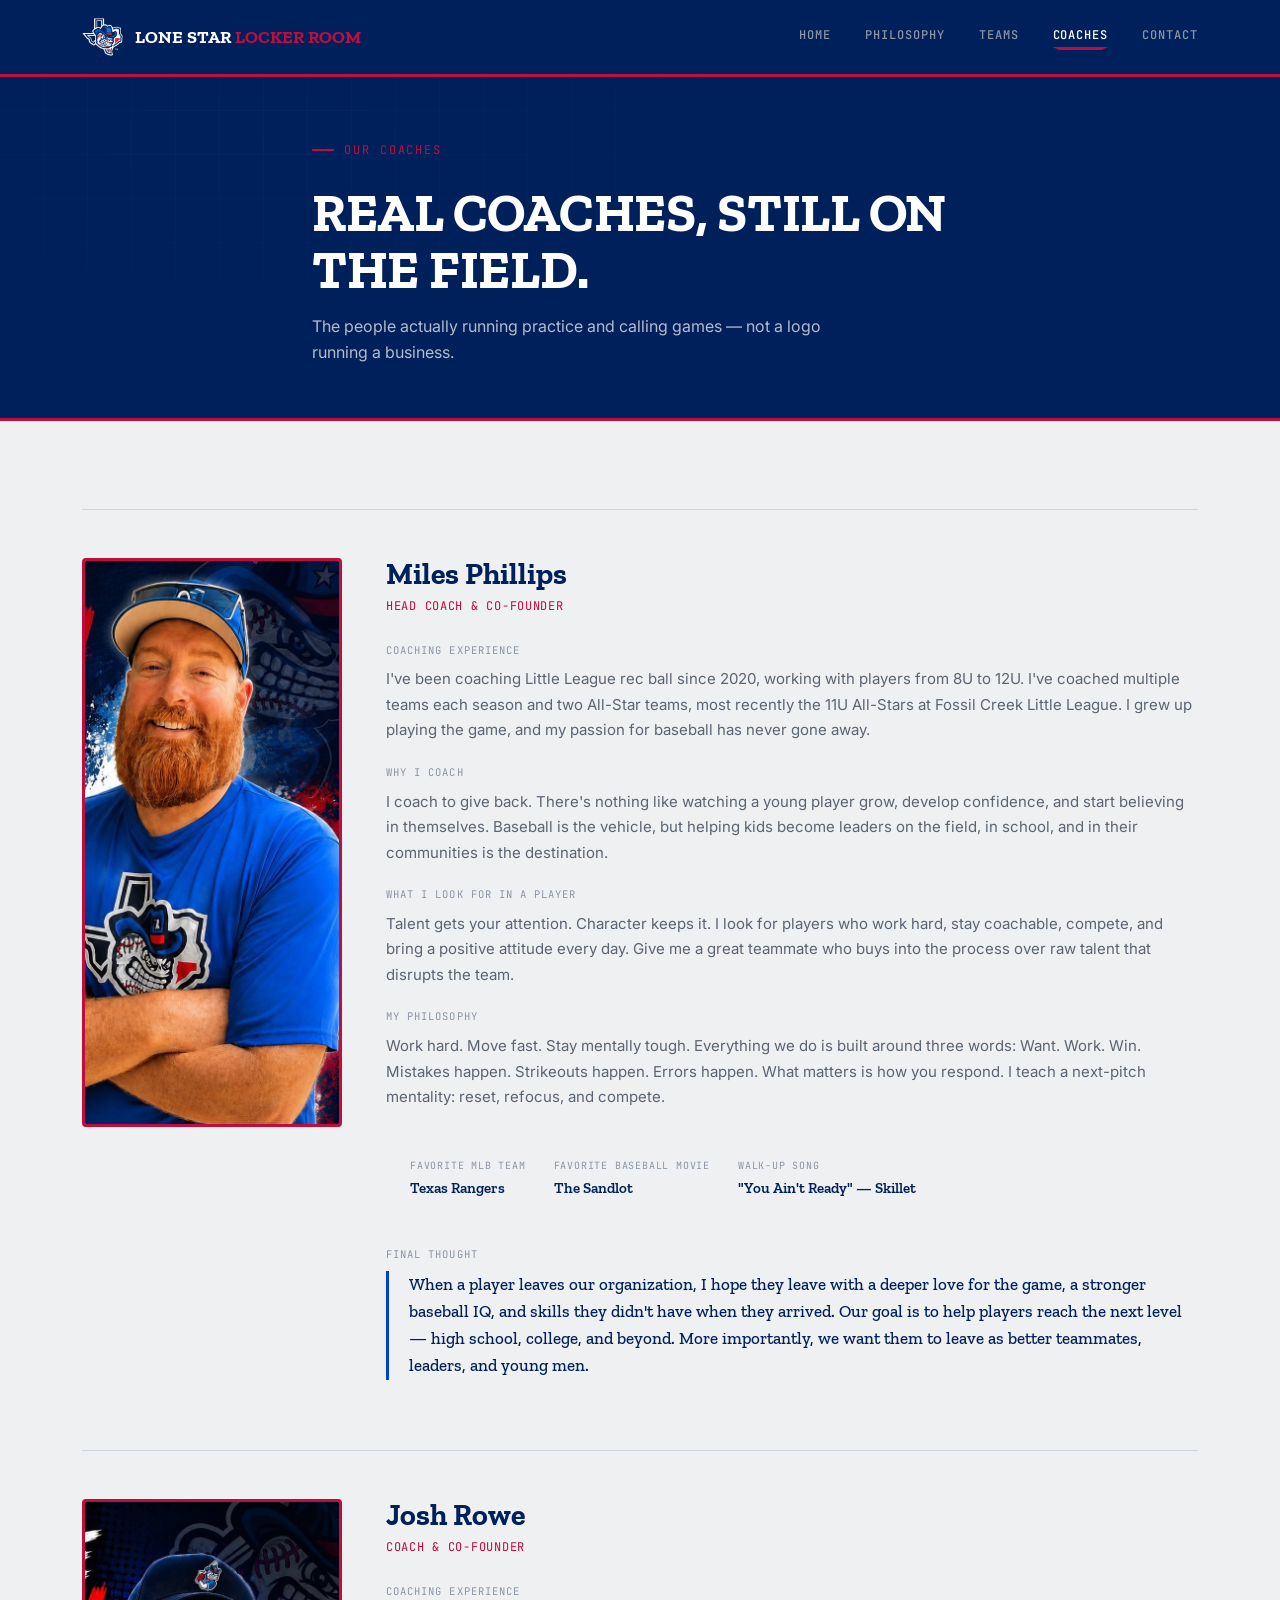
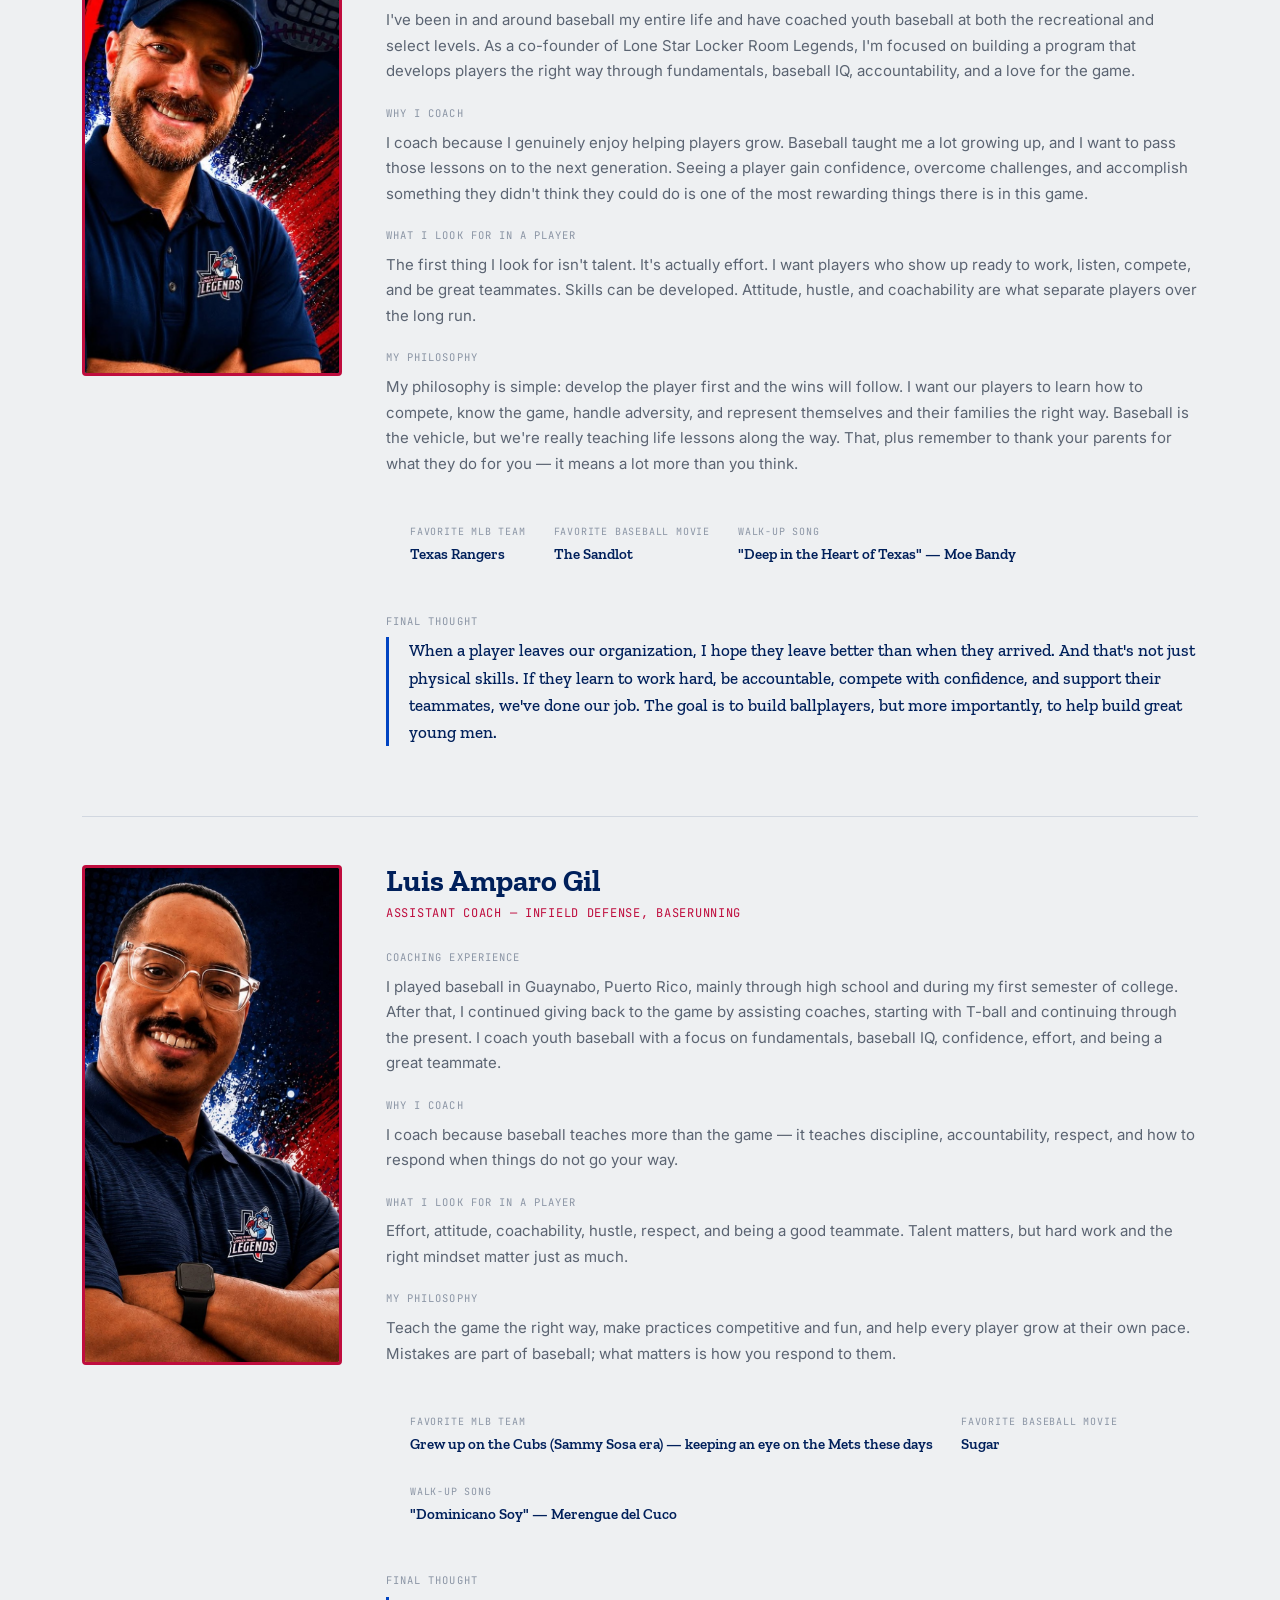
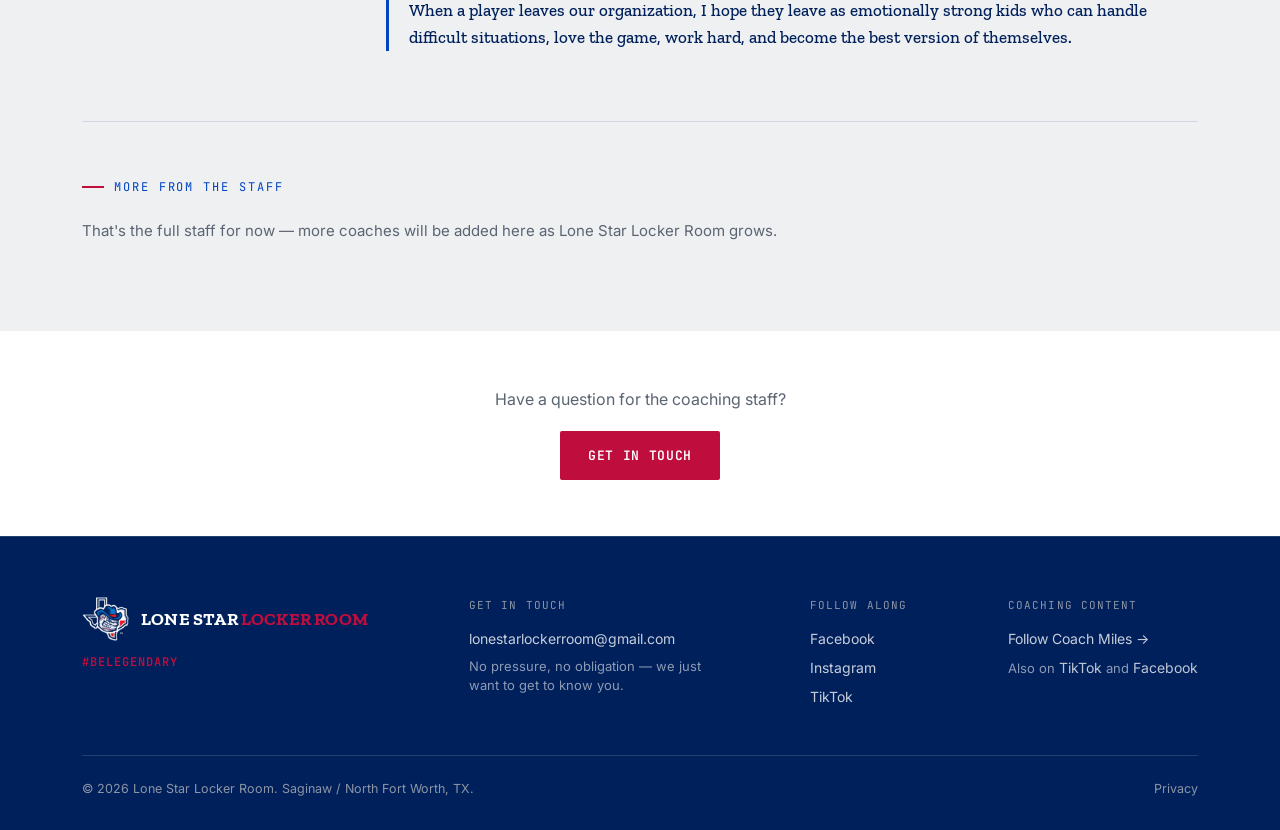
==== coaches/index.html @ 44869972 "Add files via upload" ====
<!DOCTYPE html>
<html lang="en">
<head>
<meta charset="UTF-8">
<meta name="viewport" content="width=device-width, initial-scale=1.0">
<title>Coaches | Lone Star Locker Room</title>
<meta name="description" content="Meet the coaching staff behind Lone Star Locker Room: Miles, Josh, and Luis.">
<link rel="icon" type="image/png" href="/assets/img/lslr-icon.png">
<link rel="preconnect" href="https://fonts.googleapis.com">
<link href="https://fonts.googleapis.com/css2?family=Anton&family=Zilla+Slab:wght@400;500;600;700&family=Inter:wght@400;500;600;700&family=JetBrains+Mono:wght@400;500;600;700&display=swap" rel="stylesheet">
<link rel="stylesheet" href="/assets/css/style.css">
</head>
<body>

<nav class="nav">
  <div class="nav-inner">
    <a href="/" class="brand-lockup">
      <img src="/assets/img/lslr-icon.png" alt="Lone Star Locker Room mark" class="mark mark-nav">
      <div class="wordmark">Lone Star <span>Locker Room</span></div>
    </a>
    <div class="nav-links">
      <a href="/">Home</a>
      <a href="/philosophy/">Philosophy</a>
      <a href="/teams/">Teams</a>
      <a href="#top" class="active">Coaches</a>
      <a href="/contact/">Contact</a>
    </div>
    <button class="nav-toggle" id="nav-toggle" aria-label="Open menu" aria-expanded="false">
      <span></span><span></span><span></span>
    </button>
  </div>
  <div class="nav-mobile-panel" id="nav-mobile-panel">
      <a href="/">Home</a>
      <a href="/philosophy/">Philosophy</a>
      <a href="/teams/">Teams</a>
      <a href="#top" class="active">Coaches</a>
      <a href="/contact/">Contact</a>
  </div>
</nav>


<section class="page-hero" id="top">
  <div class="container page-hero-inner">
    <div class="eyebrow">Our Coaches</div>
    <h1>Real coaches, still on the field.</h1>
    <p class="page-hero-sub">The people actually running practice and calling games &mdash; not a logo running a business.</p>
  </div>
</section>

<section class="section">
  <div class="container">

    <div class="coach-profile reveal">
      <div class="coach-profile-photo">
        <img src="/assets/img/coach-miles.jpg" alt="Coach Miles Phillips">
      </div>
      <div>
        <div class="coach-profile-name">Miles Phillips</div>
        <div class="coach-profile-role">Head Coach &amp; Co-Founder</div>

        <div class="coach-section">
          <div class="coach-section-title">Coaching Experience</div>
          <p>I've been coaching Little League rec ball since 2020, working with players from 8U to 12U. I've coached multiple teams each season and two All-Star teams, most recently the 11U All-Stars at Fossil Creek Little League. I grew up playing the game, and my passion for baseball has never gone away.</p>
        </div>

        <div class="coach-section">
          <div class="coach-section-title">Why I Coach</div>
          <p>I coach to give back. There's nothing like watching a young player grow, develop confidence, and start believing in themselves. Baseball is the vehicle, but helping kids become leaders on the field, in school, and in their communities is the destination.</p>
        </div>

        <div class="coach-section">
          <div class="coach-section-title">What I Look For In A Player</div>
          <p>Talent gets your attention. Character keeps it. I look for players who work hard, stay coachable, compete, and bring a positive attitude every day. Give me a great teammate who buys into the process over raw talent that disrupts the team.</p>
        </div>

        <div class="coach-section">
          <div class="coach-section-title">My Philosophy</div>
          <p>Work hard. Move fast. Stay mentally tough. Everything we do is built around three words: Want. Work. Win. Mistakes happen. Strikeouts happen. Errors happen. What matters is how you respond. I teach a next-pitch mentality: reset, refocus, and compete.</p>
        </div>

        <div class="coach-rapid-fire">
          <div class="rapid-fire-item">
            <div class="label">Favorite MLB Team</div>
            <div class="value">Texas Rangers</div>
          </div>
          <div class="rapid-fire-item">
            <div class="label">Favorite Baseball Movie</div>
            <div class="value">The Sandlot</div>
          </div>
          <div class="rapid-fire-item">
            <div class="label">Walk-Up Song</div>
            <div class="value">"You Ain't Ready" &mdash; Skillet</div>
          </div>
        </div>

        <div class="coach-section">
          <div class="coach-section-title">Final Thought</div>
          <div class="coach-final-thought">When a player leaves our organization, I hope they leave with a deeper love for the game, a stronger baseball IQ, and skills they didn't have when they arrived. Our goal is to help players reach the next level &mdash; high school, college, and beyond. More importantly, we want them to leave as better teammates, leaders, and young men.</div>
        </div>
      </div>
    </div>

    <div class="coach-profile reveal">
      <div class="coach-profile-photo">
        <img src="/assets/img/coach-josh.jpg" alt="Coach Josh Rowe">
      </div>
      <div>
        <div class="coach-profile-name">Josh Rowe</div>
        <div class="coach-profile-role">Coach &amp; Co-Founder</div>

        <div class="coach-section">
          <div class="coach-section-title">Coaching Experience</div>
          <p>I've been in and around baseball my entire life and have coached youth baseball at both the recreational and select levels. As a co-founder of Lone Star Locker Room Legends, I'm focused on building a program that develops players the right way through fundamentals, baseball IQ, accountability, and a love for the game.</p>
        </div>

        <div class="coach-section">
          <div class="coach-section-title">Why I Coach</div>
          <p>I coach because I genuinely enjoy helping players grow. Baseball taught me a lot growing up, and I want to pass those lessons on to the next generation. Seeing a player gain confidence, overcome challenges, and accomplish something they didn't think they could do is one of the most rewarding things there is in this game.</p>
        </div>

        <div class="coach-section">
          <div class="coach-section-title">What I Look For In A Player</div>
          <p>The first thing I look for isn't talent. It's actually effort. I want players who show up ready to work, listen, compete, and be great teammates. Skills can be developed. Attitude, hustle, and coachability are what separate players over the long run.</p>
        </div>

        <div class="coach-section">
          <div class="coach-section-title">My Philosophy</div>
          <p>My philosophy is simple: develop the player first and the wins will follow. I want our players to learn how to compete, know the game, handle adversity, and represent themselves and their families the right way. Baseball is the vehicle, but we're really teaching life lessons along the way. That, plus remember to thank your parents for what they do for you &mdash; it means a lot more than you think.</p>
        </div>

        <div class="coach-rapid-fire">
          <div class="rapid-fire-item">
            <div class="label">Favorite MLB Team</div>
            <div class="value">Texas Rangers</div>
          </div>
          <div class="rapid-fire-item">
            <div class="label">Favorite Baseball Movie</div>
            <div class="value">The Sandlot</div>
          </div>
          <div class="rapid-fire-item">
            <div class="label">Walk-Up Song</div>
            <div class="value">"Deep in the Heart of Texas" &mdash; Moe Bandy</div>
          </div>
        </div>

        <div class="coach-section">
          <div class="coach-section-title">Final Thought</div>
          <div class="coach-final-thought">When a player leaves our organization, I hope they leave better than when they arrived. And that's not just physical skills. If they learn to work hard, be accountable, compete with confidence, and support their teammates, we've done our job. The goal is to build ballplayers, but more importantly, to help build great young men.</div>
        </div>
      </div>
    </div>

    <div class="coach-profile reveal">
      <div class="coach-profile-photo">
        <img src="/assets/img/coach-luis.jpg" alt="Coach Luis Amparo Gil">
      </div>
      <div>
        <div class="coach-profile-name">Luis Amparo Gil</div>
        <div class="coach-profile-role">Assistant Coach &mdash; Infield Defense, Baserunning</div>

        <div class="coach-section">
          <div class="coach-section-title">Coaching Experience</div>
          <p>I played baseball in Guaynabo, Puerto Rico, mainly through high school and during my first semester of college. After that, I continued giving back to the game by assisting coaches, starting with T-ball and continuing through the present. I coach youth baseball with a focus on fundamentals, baseball IQ, confidence, effort, and being a great teammate.</p>
        </div>

        <div class="coach-section">
          <div class="coach-section-title">Why I Coach</div>
          <p>I coach because baseball teaches more than the game &mdash; it teaches discipline, accountability, respect, and how to respond when things do not go your way.</p>
        </div>

        <div class="coach-section">
          <div class="coach-section-title">What I Look For In A Player</div>
          <p>Effort, attitude, coachability, hustle, respect, and being a good teammate. Talent matters, but hard work and the right mindset matter just as much.</p>
        </div>

        <div class="coach-section">
          <div class="coach-section-title">My Philosophy</div>
          <p>Teach the game the right way, make practices competitive and fun, and help every player grow at their own pace. Mistakes are part of baseball; what matters is how you respond to them.</p>
        </div>

        <div class="coach-rapid-fire">
          <div class="rapid-fire-item">
            <div class="label">Favorite MLB Team</div>
            <div class="value">Grew up on the Cubs (Sammy Sosa era) &mdash; keeping an eye on the Mets these days</div>
          </div>
          <div class="rapid-fire-item">
            <div class="label">Favorite Baseball Movie</div>
            <div class="value">Sugar</div>
          </div>
          <div class="rapid-fire-item">
            <div class="label">Walk-Up Song</div>
            <div class="value">"Dominicano Soy" &mdash; Merengue del Cuco</div>
          </div>
        </div>

        <div class="coach-section">
          <div class="coach-section-title">Final Thought</div>
          <div class="coach-final-thought">When a player leaves our organization, I hope they leave as emotionally strong kids who can handle difficult situations, love the game, work hard, and become the best version of themselves.</div>
        </div>
      </div>
    </div>

    <div style="margin-top: 56px;">
      <div class="eyebrow reveal" style="color: var(--royal); margin-bottom: 24px;">More From The Staff</div>
      <p style="color: var(--steel); font-size: 15px;">That's the full staff for now &mdash; more coaches will be added here as Lone Star Locker Room grows.</p>
    </div>

  </div>
</section>

<section class="section section-alt" style="padding: 56px 0;">
  <div class="container" style="text-align:center;">
    <p style="font-size: 16px; color: var(--steel); margin-bottom: 20px;">Have a question for the coaching staff?</p>
    <a href="/contact/" class="btn btn-primary">Get In Touch</a>
  </div>
</section>

<footer id="contact-footer" style="border-top: 1px solid var(--hairline);">
  <div class="container">
    <div class="footer-top">
      <div class="footer-brand">
        <div class="brand-lockup">
          <img src="/assets/img/lslr-icon.png" alt="Lone Star Locker Room mark" class="mark mark-footer">
          <div class="wordmark">Lone Star <span>Locker Room</span></div>
        </div>
        <div class="footer-tagline">#BeLegendary</div>
      </div>
      <div class="footer-col">
        <div class="footer-col-title">Get In Touch</div>
        <a href="mailto:lonestarlockerroom@gmail.com">lonestarlockerroom@gmail.com</a>
        <p style="max-width:240px; color:rgba(255,255,255,0.55); font-size:13px; margin-top:4px;">No pressure, no obligation &mdash; we just want to get to know you.</p>
      </div>
      <div class="footer-col">
        <div class="footer-col-title">Follow Along</div>
        <a href="https://www.facebook.com/LoneStarLockerRoom" target="_blank" rel="noopener">Facebook</a>
        <a href="https://www.instagram.com/lonestarlockerroom" target="_blank" rel="noopener">Instagram</a>
        <a href="https://www.tiktok.com/@lonestarlockerroom" target="_blank" rel="noopener">TikTok</a>
      </div>
      <div class="footer-col">
        <div class="footer-col-title">Coaching Content</div>
        <a href="https://www.instagram.com/heycoachmiles/" target="_blank" rel="noopener">Follow Coach Miles &rarr;</a>
        <p style="color:rgba(255,255,255,0.55); font-size:13px; margin-top:4px;">Also on <a href="https://www.tiktok.com/@heycoachmiles" target="_blank" rel="noopener" style="display:inline; color:rgba(255,255,255,0.75);">TikTok</a> and <a href="https://www.facebook.com/profile.php?id=61585629301353" target="_blank" rel="noopener" style="display:inline; color:rgba(255,255,255,0.75);">Facebook</a></p>
      </div>
    </div>
    <div class="footer-bottom">
      <span>&copy; 2026 Lone Star Locker Room. Saginaw / North Fort Worth, TX.</span>
      <a href="#">Privacy</a>
    </div>
  </div>
</footer>

<script src="/assets/js/main.js"></script>
</body>
</html>
---- assets/css/style.css ----
:root {
    --navy: #00205B;
    --navy-soft: #1E3A6E;
    --red: #BF0D3E;
    --royal: #0044C2;
    --white: #FFFFFF;
    --paper: #EEF0F2;
    --steel: #5B6472;
    --steel-light: #8B95A5;
    --hairline: rgba(255,255,255,0.14);
    --hairline-dark: rgba(0,32,91,0.12);

    --display: 'Zilla Slab', Georgia, serif;
    --display-impact: 'Anton', 'Zilla Slab', Georgia, serif;
    --body: 'Inter', -apple-system, sans-serif;
    --mono: 'JetBrains Mono', 'Courier New', monospace;
  }

  * { margin: 0; padding: 0; box-sizing: border-box; }
  html { scroll-behavior: smooth; }
  body {
    font-family: var(--body);
    color: var(--navy);
    background: var(--paper);
    line-height: 1.5;
    -webkit-font-smoothing: antialiased;
    overflow-x: clip;
  }
  a { color: inherit; text-decoration: none; }
  .container { max-width: 1180px; margin: 0 auto; padding: 0 32px; }

  /* ===== BUNTING DIVIDER (signature motif) ===== */
  .bunting {
    height: 10px;
    width: 100%;
    background-repeat: repeat-x;
    background-size: 16px 10px;
    background-position: center;
    opacity: 0.85;
  }
  .bunting-red-on-navy { background-image: url("data:image/svg+xml,%3Csvg%20xmlns%3D%22http%3A//www.w3.org/2000/svg%22%20viewBox%3D%220%200%2020%2020%22%3E%3Cpolygon%20points%3D%220%2C0%2020%2C0%2010%2C18%22%20fill%3D%22%23CC2936%22/%3E%3C/svg%3E"); background-color: var(--navy); }
  .bunting-navy-on-red { background-image: url("data:image/svg+xml,%3Csvg%20xmlns%3D%22http%3A//www.w3.org/2000/svg%22%20viewBox%3D%220%200%2020%2020%22%3E%3Cpolygon%20points%3D%220%2C0%2020%2C0%2010%2C18%22%20fill%3D%22%230A1628%22/%3E%3C/svg%3E"); background-color: var(--red); }
  .bunting-navy-on-paper { background-image: url("data:image/svg+xml,%3Csvg%20xmlns%3D%22http%3A//www.w3.org/2000/svg%22%20viewBox%3D%220%200%2020%2020%22%3E%3Cpolygon%20points%3D%220%2C0%2020%2C0%2010%2C18%22%20fill%3D%22%230A1628%22/%3E%3C/svg%3E"); background-color: var(--paper); }
  .bunting-paper-on-navy { background-image: url("data:image/svg+xml,%3Csvg%20xmlns%3D%22http%3A//www.w3.org/2000/svg%22%20viewBox%3D%220%200%2020%2020%22%3E%3Cpolygon%20points%3D%220%2C0%2020%2C0%2010%2C18%22%20fill%3D%22%23EEF0F2%22/%3E%3C/svg%3E"); background-color: var(--navy); }

  /* ===== NAV ===== */
  .nav {
    position: sticky;
    top: 0;
    z-index: 50;
    background: var(--navy);
    border-bottom: 3px solid var(--red);
  }
  .nav-inner {
    display: flex;
    align-items: center;
    justify-content: space-between;
    padding: 18px 32px;
    max-width: 1180px;
    margin: 0 auto;
  }
  .brand-lockup { display: flex; align-items: center; gap: 12px; }
  .mark { display: block; }
  .mark-nav { height: 38px; width: auto; }
  .mark-footer { height: 44px; width: auto; }
  .wordmark {
    font-family: var(--display);
    font-weight: 700;
    font-size: 18px;
    color: var(--white);
    letter-spacing: 0.01em;
    text-transform: uppercase;
  }
  .wordmark span { color: var(--red); }
  .nav-links { display: flex; gap: 34px; font-family: var(--mono); font-size: 12px; letter-spacing: 0.08em; text-transform: uppercase; font-weight: 500; }
  .nav-links a { color: var(--steel-light); position: relative; padding-bottom: 4px; transition: color 0.2s ease; }
  .nav-links a:hover, .nav-links a:focus-visible { color: var(--white); }
  .nav-links a.active { color: var(--white); }
  .nav-links a.active::after {
    content: "";
    position: absolute;
    left: 0; right: 0; bottom: -2px;
    height: 3px;
    background: var(--red);
    clip-path: polygon(0 0, 100% 0, 88% 100%, 12% 100%);
  }
  .nav-toggle {
    display: none;
    flex-direction: column;
    justify-content: center;
    gap: 5px;
    width: 32px;
    height: 32px;
    background: none;
    border: none;
    cursor: pointer;
    padding: 0;
  }
  .nav-toggle span {
    display: block;
    width: 100%;
    height: 2px;
    background: var(--white);
    transition: transform 0.2s ease, opacity 0.2s ease;
  }
  .nav-toggle[aria-expanded="true"] span:nth-child(1) { transform: translateY(7px) rotate(45deg); }
  .nav-toggle[aria-expanded="true"] span:nth-child(2) { opacity: 0; }
  .nav-toggle[aria-expanded="true"] span:nth-child(3) { transform: translateY(-7px) rotate(-45deg); }
  .nav-mobile-panel {
    display: none;
    flex-direction: column;
    background: var(--navy-soft);
    border-top: 1px solid var(--hairline);
  }
  .nav-mobile-panel a {
    padding: 16px 32px;
    font-family: var(--mono);
    font-size: 13px;
    letter-spacing: 0.06em;
    text-transform: uppercase;
    color: rgba(255,255,255,0.78);
    border-bottom: 1px solid var(--hairline);
  }
  .nav-mobile-panel a.active { color: var(--white); }
  .nav-mobile-panel a:last-child { border-bottom: none; }
  .nav-mobile-panel.is-open { display: flex; }
  @media (max-width: 760px) {
    .nav-links { display: none; }
    .nav-toggle { display: flex; }
  }

  /* ===== HERO ===== */
  .hero {
    background: var(--navy);
    color: var(--white);
    position: relative;
    padding: 84px 0 0;
  }
  .hero::before {
    content: "";
    position: absolute;
    inset: 0;
    background-image:
      repeating-linear-gradient(0deg, transparent, transparent 43px, var(--hairline) 43px, var(--hairline) 44px),
      repeating-linear-gradient(90deg, transparent, transparent 43px, var(--hairline) 43px, var(--hairline) 44px);
    opacity: 0.18;
    mask-image: radial-gradient(ellipse 70% 55% at 30% 25%, black 0%, transparent 70%);
    pointer-events: none;
  }
  .hero-grid {
    position: relative;
    display: grid;
    grid-template-columns: 1.15fr 0.85fr;
    align-items: center;
    min-height: 560px;
  }
  .hero-copy {
    position: relative;
    z-index: 2;
    padding: 40px 0 64px;
  }
  .eyebrow {
    font-family: var(--mono);
    font-size: 12px;
    letter-spacing: 0.16em;
    text-transform: uppercase;
    color: var(--red);
    margin-bottom: 26px;
    display: flex;
    align-items: center;
    gap: 10px;
  }
  .eyebrow::before { content: ""; width: 22px; height: 2px; background: var(--red); }
  h1 {
    font-family: var(--display-impact);
    font-weight: 400;
    text-transform: uppercase;
    font-size: clamp(38px, 6vw, 76px);
    line-height: 0.96;
    letter-spacing: 0.005em;
    margin-bottom: 30px;
    max-width: 640px;
  }
  h1 em {
    font-style: normal;
    color: var(--red);
  }
  .hero-sub {
    font-size: 17.5px;
    line-height: 1.65;
    color: rgba(255,255,255,0.72);
    max-width: 460px;
    margin-bottom: 38px;
  }
  .hero-ctas { display: flex; gap: 16px; flex-wrap: wrap; }
  .btn {
    font-family: var(--mono);
    font-size: 13px;
    letter-spacing: 0.05em;
    text-transform: uppercase;
    font-weight: 600;
    padding: 15px 28px;
    border-radius: 2px;
    transition: all 0.2s ease;
    display: inline-block;
  }
  .btn-primary { background: var(--red); color: var(--white); }
  .btn-primary:hover, .btn-primary:focus-visible { background: #9C0A32; }
  .btn-secondary { border: 1px solid var(--hairline); color: var(--white); }
  .btn-secondary:hover, .btn-secondary:focus-visible { border-color: var(--white); background: rgba(255,255,255,0.06); }

  .hero-mark-wrap {
    position: relative;
    height: 100%;
    display: flex;
    align-items: center;
    justify-content: flex-end;
    z-index: 1;
  }
  .mark-hero {
    width: 108%;
    max-width: none;
    transform: rotate(0deg) translateX(6%);
    filter: drop-shadow(0 6px 14px rgba(0,0,0,0.3));
  }
  @media (max-width: 900px) {
    .hero-grid { grid-template-columns: 1fr; min-height: 0; }
    .hero-mark-wrap { justify-content: center; margin-top: -20px; order: -1; }
    .mark-hero { width: 62%; transform: rotate(0deg); }
    .hero-copy { padding-top: 8px; text-align: left; }
    h1 { max-width: 100%; }
  }

  /* ===== MISSION BAND ===== */
  .mission-band {
    background: var(--navy-soft);
    border-top: 1px solid var(--hairline);
    border-bottom: 1px solid var(--hairline);
    padding: 26px 0;
    text-align: center;
  }
  .mission-line {
    font-family: var(--mono);
    font-size: 13px;
    font-weight: 500;
    letter-spacing: 0.04em;
    color: rgba(255,255,255,0.68);
  }

  /* ===== PHILOSOPHY SECTION ===== */
  .philosophy { background: var(--paper); padding: 96px 0 88px; position: relative; overflow: hidden; }
  .phil-watermark {
    position: absolute;
    top: -40px;
    right: -60px;
    font-family: var(--display);
    font-weight: 700;
    font-size: 340px;
    line-height: 1;
    color: rgba(0,32,91,0.035);
    user-select: none;
    pointer-events: none;
    z-index: 0;
  }
  .phil-header { max-width: 680px; margin-bottom: 52px; position: relative; z-index: 1; }
  .phil-header .eyebrow { color: var(--royal); }
  .phil-header .eyebrow::before { background: var(--royal); }
  h2 {
    font-family: var(--display);
    font-weight: 700;
    text-transform: uppercase;
    font-size: clamp(30px, 4.6vw, 54px);
    line-height: 1.04;
    margin-bottom: 24px;
    color: var(--navy);
  }
  h2 em { font-style: normal; color: var(--red); }
  .phil-body {
    font-size: 16.5px;
    line-height: 1.75;
    color: var(--steel);
    max-width: 620px;
    position: relative;
    z-index: 1;
    padding-left: 22px;
    border-left: 3px solid var(--royal);
  }
  .phil-body p + p { margin-top: 16px; }
  .phil-body strong { color: var(--navy); font-weight: 700; }

  /* Lineup list (3 W's — real sequence) */
  .lineup { margin-top: 68px; position: relative; z-index: 1; }
  .lineup-row {
    display: grid;
    grid-template-columns: 130px 200px 1fr;
    gap: 24px;
    padding: 34px 0;
    border-bottom: 1px solid var(--hairline-dark);
    align-items: center;
  }
  .lineup-row:first-child { border-top: 1px solid var(--hairline-dark); }
  .lineup-num {
    font-family: var(--display);
    font-size: 64px;
    font-weight: 700;
    line-height: 1;
    color: transparent;
    -webkit-text-stroke: 2px var(--red);
  }
  .lineup-title {
    font-family: var(--display);
    font-weight: 700;
    text-transform: uppercase;
    font-size: 22px;
    color: var(--navy);
  }
  .lineup-desc { font-size: 15px; line-height: 1.65; color: var(--steel); }
  @media (max-width: 700px) {
    .lineup-row { grid-template-columns: 70px 1fr; }
    .lineup-title { grid-column: 2; }
    .lineup-desc { grid-column: 2; }
    .lineup-num { font-size: 44px; }
    .phil-watermark { display: none; }
  }

  /* ===== PULL QUOTE ===== */
  .pullquote-section { background: var(--navy); padding: 76px 0; }
  .pq-count {
    font-family: var(--mono);
    font-size: 11.5px;
    letter-spacing: 0.12em;
    color: var(--red);
    text-transform: uppercase;
    margin-bottom: 20px;
    font-weight: 600;
  }
  .pullquote {
    font-family: var(--display);
    font-weight: 600;
    font-style: normal;
    font-size: clamp(24px, 3.4vw, 36px);
    line-height: 1.35;
    color: var(--white);
    max-width: 760px;
  }
  .pullquote em { font-style: normal; color: var(--red); }

  /* ===== FOOTER ===== */
  footer { background: var(--navy); color: var(--white); padding: 60px 0 32px; }
  .footer-top {
    display: flex; justify-content: space-between; align-items: flex-start;
    flex-wrap: wrap; gap: 40px; padding-bottom: 40px; border-bottom: 1px solid var(--hairline);
  }
  .footer-brand .brand-lockup { margin-bottom: 12px; }
  .footer-tagline { font-family: var(--mono); font-size: 12px; letter-spacing: 0.08em; color: var(--red); text-transform: uppercase; font-weight: 600; }
  .footer-col-title { font-family: var(--mono); font-size: 11px; letter-spacing: 0.1em; text-transform: uppercase; color: var(--steel-light); margin-bottom: 14px; }
  .footer-col a, .footer-col p { display: block; font-size: 14px; color: rgba(255,255,255,0.78); margin-bottom: 8px; }
  .footer-col a:hover { color: var(--white); }
  .footer-bottom {
    display: flex; justify-content: space-between; align-items: center; flex-wrap: wrap;
    gap: 12px; padding-top: 24px; font-size: 12.5px; color: var(--steel-light);
  }
  .footer-bottom a { color: var(--steel-light); }
  .footer-bottom a:hover { color: var(--white); }

  /* Reveal on scroll */
  .reveal { opacity: 0; transform: translateY(14px); transition: opacity 0.6s ease, transform 0.6s ease; }
  .reveal.is-visible { opacity: 1; transform: translateY(0); }
  @media (prefers-reduced-motion: reduce) {
    .reveal { opacity: 1; transform: none; transition: none; }
    html { scroll-behavior: auto; }
  }

  /* ===== INTERIOR PAGE HERO (Philosophy, Teams, Coaches, Lessons, Contact) ===== */
  .page-hero {
    background: var(--navy);
    color: var(--white);
    padding: 64px 0 52px;
    position: relative;
    border-bottom: 3px solid var(--red);
  }
  .page-hero::before {
    content: "";
    position: absolute;
    inset: 0;
    background-image:
      repeating-linear-gradient(0deg, transparent, transparent 43px, var(--hairline) 43px, var(--hairline) 44px),
      repeating-linear-gradient(90deg, transparent, transparent 43px, var(--hairline) 43px, var(--hairline) 44px);
    opacity: 0.16;
    mask-image: radial-gradient(ellipse 70% 90% at 20% 20%, black 0%, transparent 70%);
    pointer-events: none;
  }
  .page-hero-inner { position: relative; z-index: 1; max-width: 720px; }
  .page-hero h1 {
    font-family: var(--display);
    font-weight: 700;
    max-width: none;
    font-size: clamp(32px, 5vw, 54px);
    line-height: 1.05;
    letter-spacing: -0.005em;
    margin-bottom: 0;
  }
  .page-hero-sub {
    margin-top: 16px;
    font-size: 16px;
    line-height: 1.6;
    color: rgba(255,255,255,0.7);
    max-width: 560px;
  }

  /* ===== GENERIC SECTION ===== */
  .section { padding: 88px 0; }
  .section-tight { padding: 64px 0; }
  .section-alt { background: var(--white); }

  /* ===== TEAMS ===== */
  .team-card {
    background: var(--white);
    border: 1px solid var(--hairline-dark);
    border-radius: 4px;
    overflow: hidden;
    max-width: 720px;
  }
  .team-card-band {
    background: var(--navy);
    padding: 28px 32px;
    display: flex;
    align-items: center;
    justify-content: space-between;
    gap: 20px;
    flex-wrap: wrap;
  }
  .team-card-band h3 {
    font-family: var(--display);
    font-weight: 700;
    text-transform: uppercase;
    font-size: 26px;
    color: var(--white);
  }
  .team-status {
    font-family: var(--mono);
    font-size: 11px;
    letter-spacing: 0.08em;
    text-transform: uppercase;
    color: var(--white);
    background: var(--red);
    padding: 6px 14px;
    border-radius: 2px;
  }
  .team-card-body { padding: 32px; }
  .team-card-body p { font-size: 15.5px; line-height: 1.7; color: var(--steel); margin-bottom: 18px; }
  .team-meta { display: flex; gap: 32px; flex-wrap: wrap; margin-top: 22px; padding-top: 22px; border-top: 1px solid var(--hairline-dark); }
  .team-meta-item .label { font-family: var(--mono); font-size: 10.5px; letter-spacing: 0.08em; text-transform: uppercase; color: var(--steel-light); margin-bottom: 6px; }
  .team-meta-item .value { font-family: var(--display); font-weight: 600; font-size: 17px; color: var(--navy); }
  .teams-note {
    margin-top: 36px;
    font-size: 14.5px;
    color: var(--steel);
    max-width: 620px;
    padding: 18px 22px;
    border-left: 3px solid var(--royal);
    background: rgba(0,68,194,0.04);
  }

  /* ===== COACHES ===== */
  .coach-grid { display: grid; grid-template-columns: repeat(3, 1fr); gap: 28px; }
  @media (max-width: 900px) { .coach-grid { grid-template-columns: 1fr; max-width: 460px; } }
  .coach-card {
    background: var(--white);
    border: 1px solid var(--hairline-dark);
    border-radius: 4px;
    padding: 32px 26px;
  }
  .coach-avatar {
    width: 64px;
    height: 64px;
    border-radius: 50%;
    background: var(--navy);
    color: var(--white);
    display: flex;
    align-items: center;
    justify-content: center;
    font-family: var(--display);
    font-weight: 700;
    font-size: 22px;
    margin-bottom: 20px;
    border: 2px solid var(--red);
  }
  .coach-name { font-family: var(--display); font-weight: 700; font-size: 20px; color: var(--navy); margin-bottom: 4px; }
  .coach-role { font-family: var(--mono); font-size: 11px; letter-spacing: 0.06em; text-transform: uppercase; color: var(--red); margin-bottom: 16px; }
  .coach-bio { font-size: 14.5px; line-height: 1.65; color: var(--steel); }

  /* ===== FULL COACH PROFILE (rich content) ===== */
  .coach-profile {
    display: grid;
    grid-template-columns: 260px 1fr;
    gap: 44px;
    padding: 48px 0;
    border-bottom: 1px solid var(--hairline-dark);
  }
  .coach-profile:first-of-type { border-top: 1px solid var(--hairline-dark); }
  .coach-profile-photo img {
    width: 100%;
    display: block;
    border-radius: 4px;
    border: 3px solid var(--red);
    object-fit: cover;
  }
  .coach-profile-name { font-family: var(--display); font-weight: 700; font-size: 30px; color: var(--navy); line-height: 1.1; margin-bottom: 6px; }
  .coach-profile-role { font-family: var(--mono); font-size: 12px; letter-spacing: 0.06em; text-transform: uppercase; color: var(--red); margin-bottom: 28px; }
  .coach-section { margin-bottom: 22px; }
  .coach-section-title {
    font-family: var(--mono);
    font-size: 10.5px;
    letter-spacing: 0.1em;
    text-transform: uppercase;
    color: var(--steel-light);
    margin-bottom: 8px;
  }
  .coach-section p { font-size: 15px; line-height: 1.7; color: var(--steel); }
  .coach-rapid-fire {
    display: flex;
    flex-wrap: wrap;
    gap: 28px;
    margin: 28px 0;
    padding: 20px 24px;
    background: var(--paper);
    border-radius: 4px;
  }
  .rapid-fire-item .label { font-family: var(--mono); font-size: 10px; letter-spacing: 0.08em; text-transform: uppercase; color: var(--steel-light); margin-bottom: 4px; }
  .rapid-fire-item .value { font-family: var(--display); font-weight: 600; font-size: 15px; color: var(--navy); }
  .coach-final-thought {
    font-family: var(--display);
    font-weight: 500;
    font-size: 17px;
    line-height: 1.6;
    color: var(--navy);
    border-left: 3px solid var(--royal);
    padding-left: 20px;
    margin-top: 8px;
  }
  @media (max-width: 720px) {
    .coach-profile { grid-template-columns: 1fr; }
    .coach-profile-photo { max-width: 260px; }
  }

  /* ===== PRIVATE LESSONS ===== */
  .lesson-intro { max-width: 640px; font-size: 16.5px; line-height: 1.75; color: var(--steel); margin-bottom: 48px; }
  .lesson-intro strong { color: var(--navy); }
  .instructor-row {
    display: grid;
    grid-template-columns: 90px 1fr auto;
    gap: 24px;
    align-items: center;
    padding: 26px 0;
    border-bottom: 1px solid var(--hairline-dark);
  }
  .instructor-row:first-of-type { border-top: 1px solid var(--hairline-dark); }
  .instructor-avatar {
    width: 64px; height: 64px; border-radius: 50%;
    background: var(--navy); color: var(--white);
    display: flex; align-items: center; justify-content: center;
    font-family: var(--display); font-weight: 700; font-size: 20px;
    border: 2px solid var(--royal);
  }
  .instructor-name { font-family: var(--display); font-weight: 700; font-size: 18px; color: var(--navy); }
  .instructor-focus { font-size: 14px; color: var(--steel); margin-top: 4px; }
  @media (max-width: 640px) {
    .instructor-row { grid-template-columns: 60px 1fr; }
    .instructor-row .btn { grid-column: 1 / -1; justify-self: start; margin-top: 4px; }
  }

  /* ===== CONTACT ===== */
  .contact-grid { display: grid; grid-template-columns: 1.1fr 0.9fr; gap: 56px; }
  @media (max-width: 860px) { .contact-grid { grid-template-columns: 1fr; } }
  .form-group { margin-bottom: 20px; }
  .form-group label {
    display: block;
    font-family: var(--mono);
    font-size: 11px;
    letter-spacing: 0.08em;
    text-transform: uppercase;
    color: var(--steel);
    margin-bottom: 8px;
  }
  .form-group input, .form-group select, .form-group textarea {
    width: 100%;
    font-family: var(--body);
    font-size: 15px;
    padding: 13px 14px;
    border: 1px solid var(--hairline-dark);
    border-radius: 2px;
    background: var(--white);
    color: var(--navy);
  }
  .form-group input:focus, .form-group select:focus, .form-group textarea:focus {
    outline: none;
    border-color: var(--royal);
  }
  .form-row { display: grid; grid-template-columns: 1fr 1fr; gap: 18px; }
  @media (max-width: 500px) { .form-row { grid-template-columns: 1fr; } }
  .form-note { font-size: 13.5px; color: var(--steel-light); margin-top: 4px; }
  .contact-side { background: var(--navy); color: var(--white); padding: 36px 32px; border-radius: 4px; height: fit-content; }
  .contact-side .footer-col-title { color: var(--steel-light); }
  .contact-side a { display: block; font-size: 15px; color: var(--white); margin-bottom: 10px; }
  .contact-side p { font-size: 14px; color: rgba(255,255,255,0.65); margin-bottom: 24px; line-height: 1.6; }
  .btn-block { display: block; text-align: center; width: 100%; }
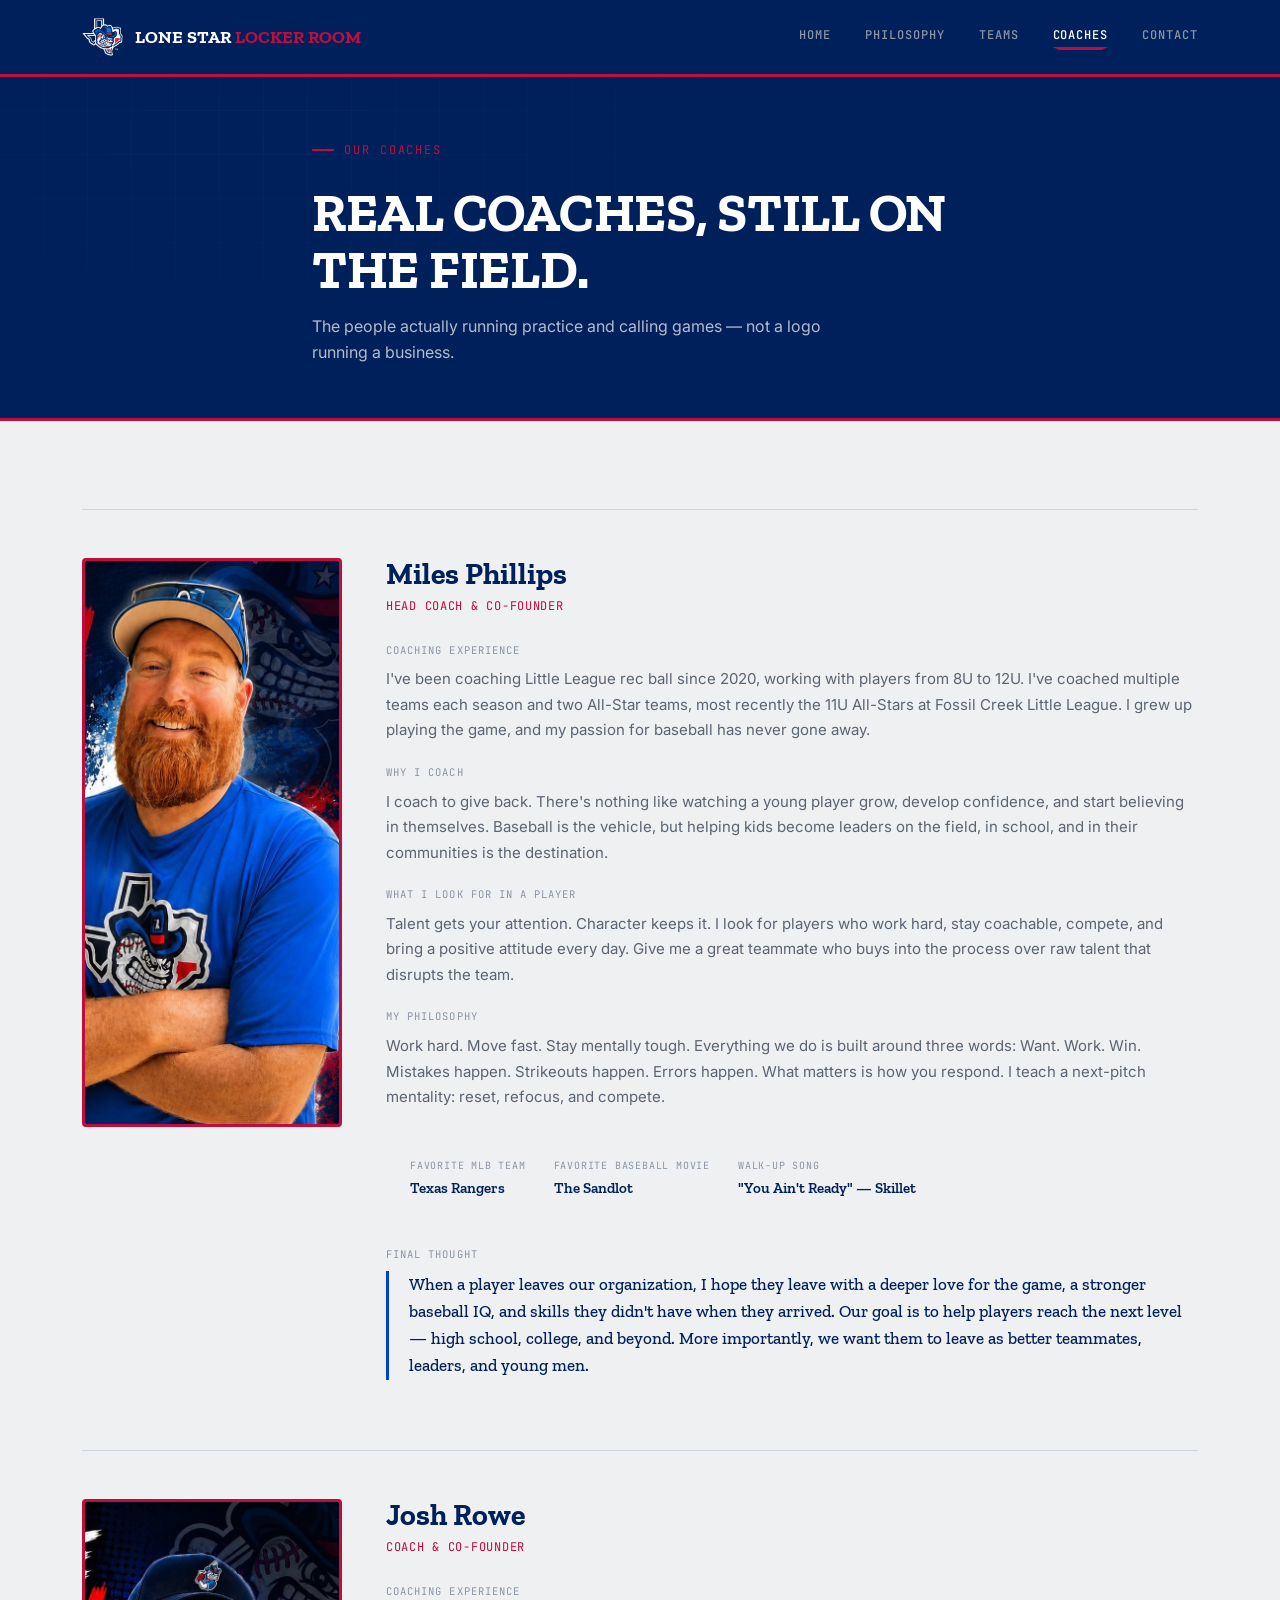
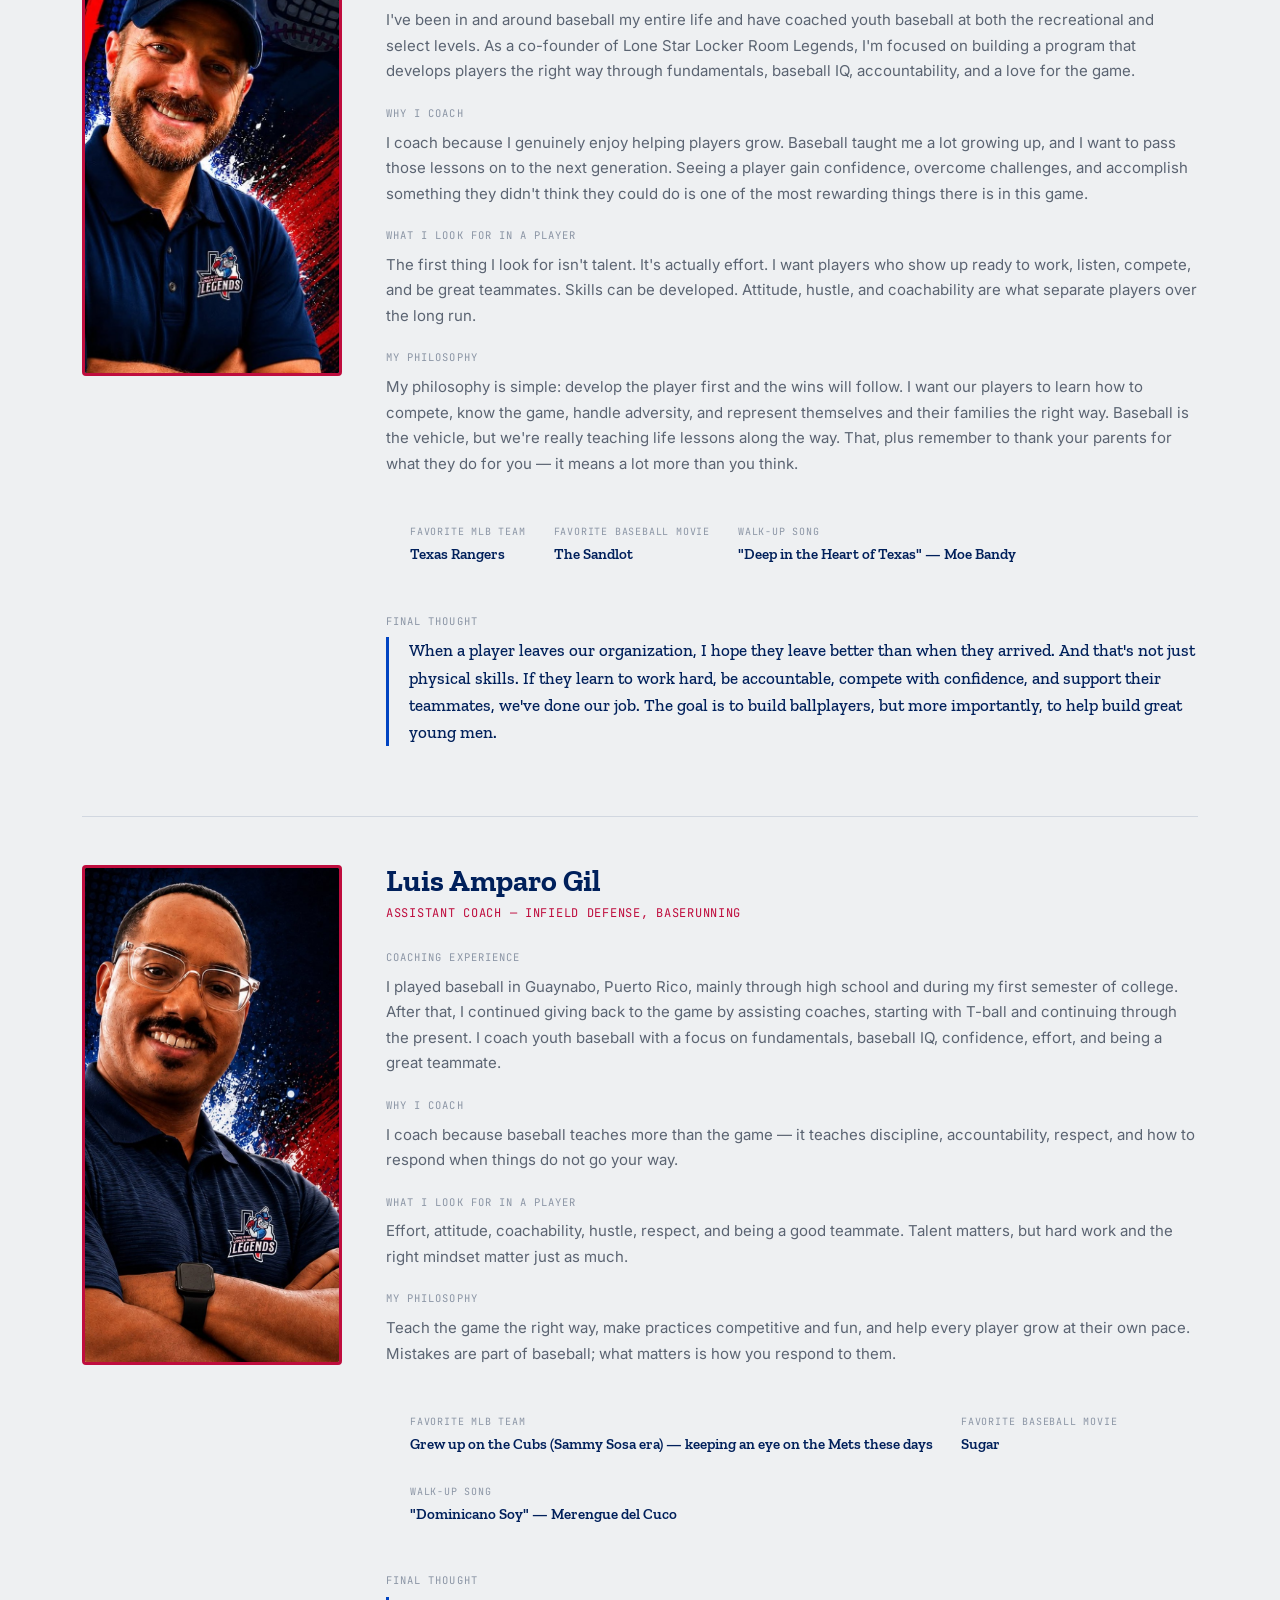
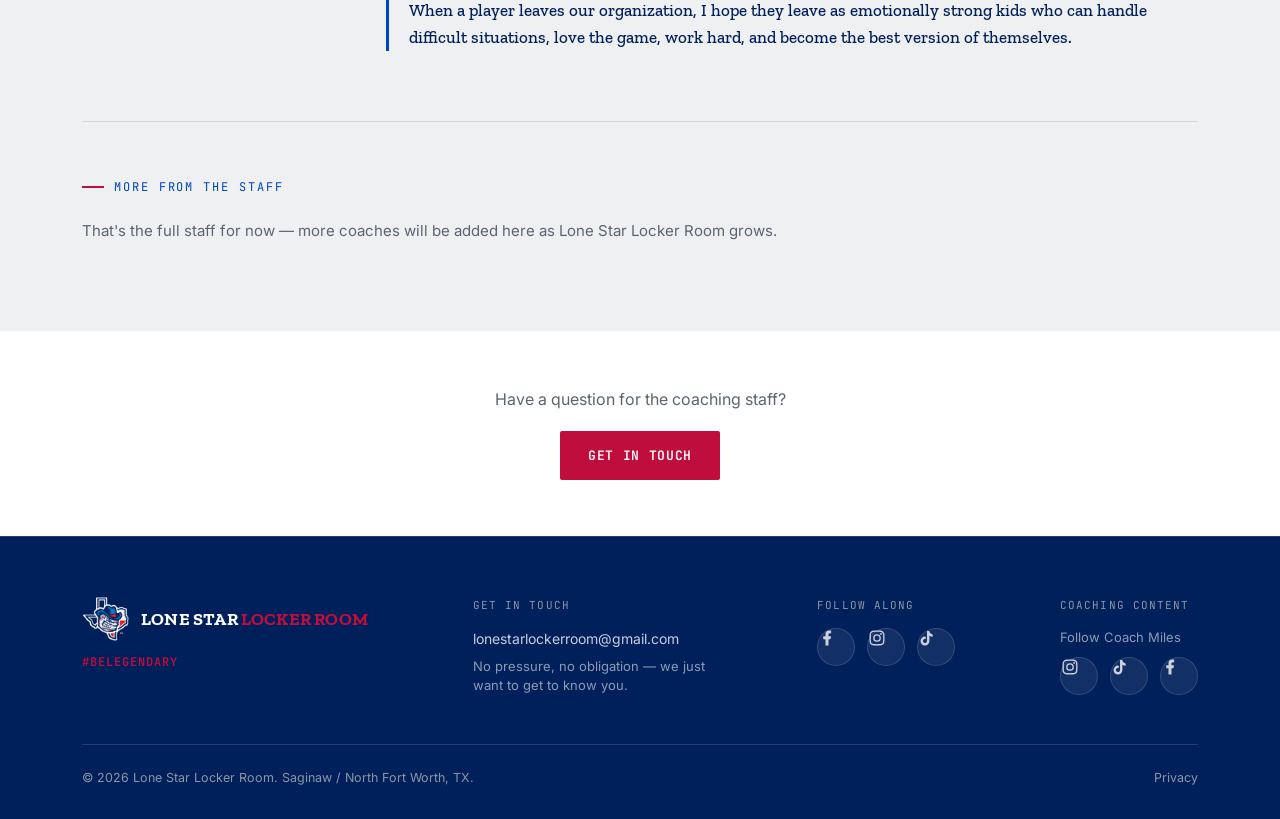
==== commit 8874f1fa: "Add files via upload" ====
--- a/coaches/index.html
+++ b/coaches/index.html
@@ -232,14 +232,20 @@
       </div>
       <div class="footer-col">
         <div class="footer-col-title">Follow Along</div>
-        <a href="https://www.facebook.com/LoneStarLockerRoom" target="_blank" rel="noopener">Facebook</a>
-        <a href="https://www.instagram.com/lonestarlockerroom" target="_blank" rel="noopener">Instagram</a>
-        <a href="https://www.tiktok.com/@lonestarlockerroom" target="_blank" rel="noopener">TikTok</a>
+        <div class="social-icons">
+          <a href="https://www.facebook.com/LoneStarLockerRoom" target="_blank" rel="noopener" class="social-icon-btn" aria-label="Lone Star Locker Room on Facebook"><svg viewBox="0 0 24 24"><path d="M14 13.5h2.5l1-4H14v-2c0-1.03 0-2 2-2h1.5V2.14c-.326-.043-1.557-.14-2.857-.14C11.928 2 10 3.657 10 6.7v2.8H7v4h3V22h4z"/></svg></a>
+          <a href="https://www.instagram.com/lonestarlockerroom" target="_blank" rel="noopener" class="social-icon-btn" aria-label="Lone Star Locker Room on Instagram"><svg viewBox="0 0 24 24"><path d="M12 2c-2.72 0-3.06.01-4.12.06-1.06.05-1.79.22-2.43.47-.66.26-1.22.6-1.77 1.16-.56.55-.9 1.11-1.16 1.77-.25.64-.42 1.37-.47 2.43C2 8.94 2 9.28 2 12s.01 3.06.06 4.12c.05 1.06.22 1.79.47 2.43.26.66.6 1.22 1.16 1.77.55.56 1.11.9 1.77 1.16.64.25 1.37.42 2.43.47C8.94 22 9.28 22 12 22s3.06-.01 4.12-.06c1.06-.05 1.79-.22 2.43-.47.66-.26 1.22-.6 1.77-1.16.56-.55.9-1.11 1.16-1.77.25-.64.42-1.37.47-2.43.05-1.06.06-1.4.06-4.12s-.01-3.06-.06-4.12c-.05-1.06-.22-1.79-.47-2.43-.26-.66-.6-1.22-1.16-1.77-.55-.56-1.11-.9-1.77-1.16-.64-.25-1.37-.42-2.43-.47C15.06 2.01 14.72 2 12 2zm0 1.8c2.67 0 2.99.01 4.04.06.98.04 1.51.21 1.86.34.47.18.8.4 1.15.75.35.35.57.68.75 1.15.13.35.3.88.34 1.86.05 1.05.06 1.37.06 4.04s-.01 2.99-.06 4.04c-.04.98-.21 1.51-.34 1.86-.18.47-.4.8-.75 1.15-.35.35-.68.57-1.15.75-.35.13-.88.3-1.86.34-1.05.05-1.37.06-4.04.06s-2.99-.01-4.04-.06c-.98-.04-1.51-.21-1.86-.34-.47-.18-.8-.4-1.15-.75-.35-.35-.57-.68-.75-1.15-.13-.35-.3-.88-.34-1.86C3.81 14.99 3.8 14.67 3.8 12s.01-2.99.06-4.04c.04-.98.21-1.51.34-1.86.18-.47.4-.8.75-1.15.35-.35.68-.57 1.15-.75.35-.13.88-.3 1.86-.34C9.01 3.81 9.33 3.8 12 3.8zm0 3.05a5.15 5.15 0 100 10.3 5.15 5.15 0 000-10.3zm0 8.5a3.35 3.35 0 110-6.7 3.35 3.35 0 010 6.7zm6.56-8.7a1.2 1.2 0 11-2.4 0 1.2 1.2 0 012.4 0z"/></svg></a>
+          <a href="https://www.tiktok.com/@lonestarlockerroom" target="_blank" rel="noopener" class="social-icon-btn" aria-label="Lone Star Locker Room on TikTok"><svg viewBox="0 0 24 24"><path d="M16.6 5.82c-.9-.88-1.4-2.08-1.4-3.32h-3.2v13.44c0 1.5-1.22 2.72-2.72 2.72a2.72 2.72 0 01-2.72-2.72 2.72 2.72 0 013.72-2.53V10.2a5.92 5.92 0 00-1-.08 5.92 5.92 0 00-5.92 5.92A5.92 5.92 0 009.28 22a5.92 5.92 0 005.92-5.92V9.01a7.5 7.5 0 004.4 1.41V7.22a4.28 4.28 0 01-2.99-1.4z"/></svg></a>
+        </div>
       </div>
       <div class="footer-col">
         <div class="footer-col-title">Coaching Content</div>
-        <a href="https://www.instagram.com/heycoachmiles/" target="_blank" rel="noopener">Follow Coach Miles &rarr;</a>
-        <p style="color:rgba(255,255,255,0.55); font-size:13px; margin-top:4px;">Also on <a href="https://www.tiktok.com/@heycoachmiles" target="_blank" rel="noopener" style="display:inline; color:rgba(255,255,255,0.75);">TikTok</a> and <a href="https://www.facebook.com/profile.php?id=61585629301353" target="_blank" rel="noopener" style="display:inline; color:rgba(255,255,255,0.75);">Facebook</a></p>
+        <p style="color:rgba(255,255,255,0.55); font-size:13px; margin-bottom:10px;">Follow Coach Miles</p>
+        <div class="social-icons">
+          <a href="https://www.instagram.com/heycoachmiles/" target="_blank" rel="noopener" class="social-icon-btn" aria-label="Coach Miles on Instagram"><svg viewBox="0 0 24 24"><path d="M12 2c-2.72 0-3.06.01-4.12.06-1.06.05-1.79.22-2.43.47-.66.26-1.22.6-1.77 1.16-.56.55-.9 1.11-1.16 1.77-.25.64-.42 1.37-.47 2.43C2 8.94 2 9.28 2 12s.01 3.06.06 4.12c.05 1.06.22 1.79.47 2.43.26.66.6 1.22 1.16 1.77.55.56 1.11.9 1.77 1.16.64.25 1.37.42 2.43.47C8.94 22 9.28 22 12 22s3.06-.01 4.12-.06c1.06-.05 1.79-.22 2.43-.47.66-.26 1.22-.6 1.77-1.16.56-.55.9-1.11 1.16-1.77.25-.64.42-1.37.47-2.43.05-1.06.06-1.4.06-4.12s-.01-3.06-.06-4.12c-.05-1.06-.22-1.79-.47-2.43-.26-.66-.6-1.22-1.16-1.77-.55-.56-1.11-.9-1.77-1.16-.64-.25-1.37-.42-2.43-.47C15.06 2.01 14.72 2 12 2zm0 1.8c2.67 0 2.99.01 4.04.06.98.04 1.51.21 1.86.34.47.18.8.4 1.15.75.35.35.57.68.75 1.15.13.35.3.88.34 1.86.05 1.05.06 1.37.06 4.04s-.01 2.99-.06 4.04c-.04.98-.21 1.51-.34 1.86-.18.47-.4.8-.75 1.15-.35.35-.68.57-1.15.75-.35.13-.88.3-1.86.34-1.05.05-1.37.06-4.04.06s-2.99-.01-4.04-.06c-.98-.04-1.51-.21-1.86-.34-.47-.18-.8-.4-1.15-.75-.35-.35-.57-.68-.75-1.15-.13-.35-.3-.88-.34-1.86C3.81 14.99 3.8 14.67 3.8 12s.01-2.99.06-4.04c.04-.98.21-1.51.34-1.86.18-.47.4-.8.75-1.15.35-.35.68-.57 1.15-.75.35-.13.88-.3 1.86-.34C9.01 3.81 9.33 3.8 12 3.8zm0 3.05a5.15 5.15 0 100 10.3 5.15 5.15 0 000-10.3zm0 8.5a3.35 3.35 0 110-6.7 3.35 3.35 0 010 6.7zm6.56-8.7a1.2 1.2 0 11-2.4 0 1.2 1.2 0 012.4 0z"/></svg></a>
+          <a href="https://www.tiktok.com/@heycoachmiles" target="_blank" rel="noopener" class="social-icon-btn" aria-label="Coach Miles on TikTok"><svg viewBox="0 0 24 24"><path d="M16.6 5.82c-.9-.88-1.4-2.08-1.4-3.32h-3.2v13.44c0 1.5-1.22 2.72-2.72 2.72a2.72 2.72 0 01-2.72-2.72 2.72 2.72 0 013.72-2.53V10.2a5.92 5.92 0 00-1-.08 5.92 5.92 0 00-5.92 5.92A5.92 5.92 0 009.28 22a5.92 5.92 0 005.92-5.92V9.01a7.5 7.5 0 004.4 1.41V7.22a4.28 4.28 0 01-2.99-1.4z"/></svg></a>
+          <a href="https://www.facebook.com/profile.php?id=61585629301353" target="_blank" rel="noopener" class="social-icon-btn" aria-label="Coach Miles on Facebook"><svg viewBox="0 0 24 24"><path d="M14 13.5h2.5l1-4H14v-2c0-1.03 0-2 2-2h1.5V2.14c-.326-.043-1.557-.14-2.857-.14C11.928 2 10 3.657 10 6.7v2.8H7v4h3V22h4z"/></svg></a>
+        </div>
       </div>
     </div>
     <div class="footer-bottom">
--- a/assets/css/style.css
+++ b/assets/css/style.css
@@ -363,6 +363,29 @@
   }
   .footer-bottom a { color: var(--steel-light); }
   .footer-bottom a:hover { color: var(--white); }
+
+  /* ===== SOCIAL ICONS ===== */
+  .social-icons { display: flex; gap: 12px; margin-top: 4px; }
+  .social-icon-btn {
+    width: 38px;
+    height: 38px;
+    border-radius: 50%;
+    background: rgba(255,255,255,0.07);
+    border: 1px solid var(--hairline);
+    display: flex;
+    align-items: center;
+    justify-content: center;
+    color: rgba(255,255,255,0.8);
+    transition: background 0.2s ease, color 0.2s ease, border-color 0.2s ease;
+  }
+  .social-icon-btn:hover, .social-icon-btn:focus-visible {
+    background: var(--red);
+    border-color: var(--red);
+    color: var(--white);
+  }
+  .social-icon-btn svg { width: 18px; height: 18px; fill: currentColor; }
+  .social-icons-light .social-icon-btn { background: rgba(10,22,40,0.05); border-color: var(--hairline-dark); color: var(--steel); }
+  .social-icons-light .social-icon-btn:hover { background: var(--red); border-color: var(--red); color: var(--white); }
 
   /* Reveal on scroll */
   .reveal { opacity: 0; transform: translateY(14px); transition: opacity 0.6s ease, transform 0.6s ease; }
